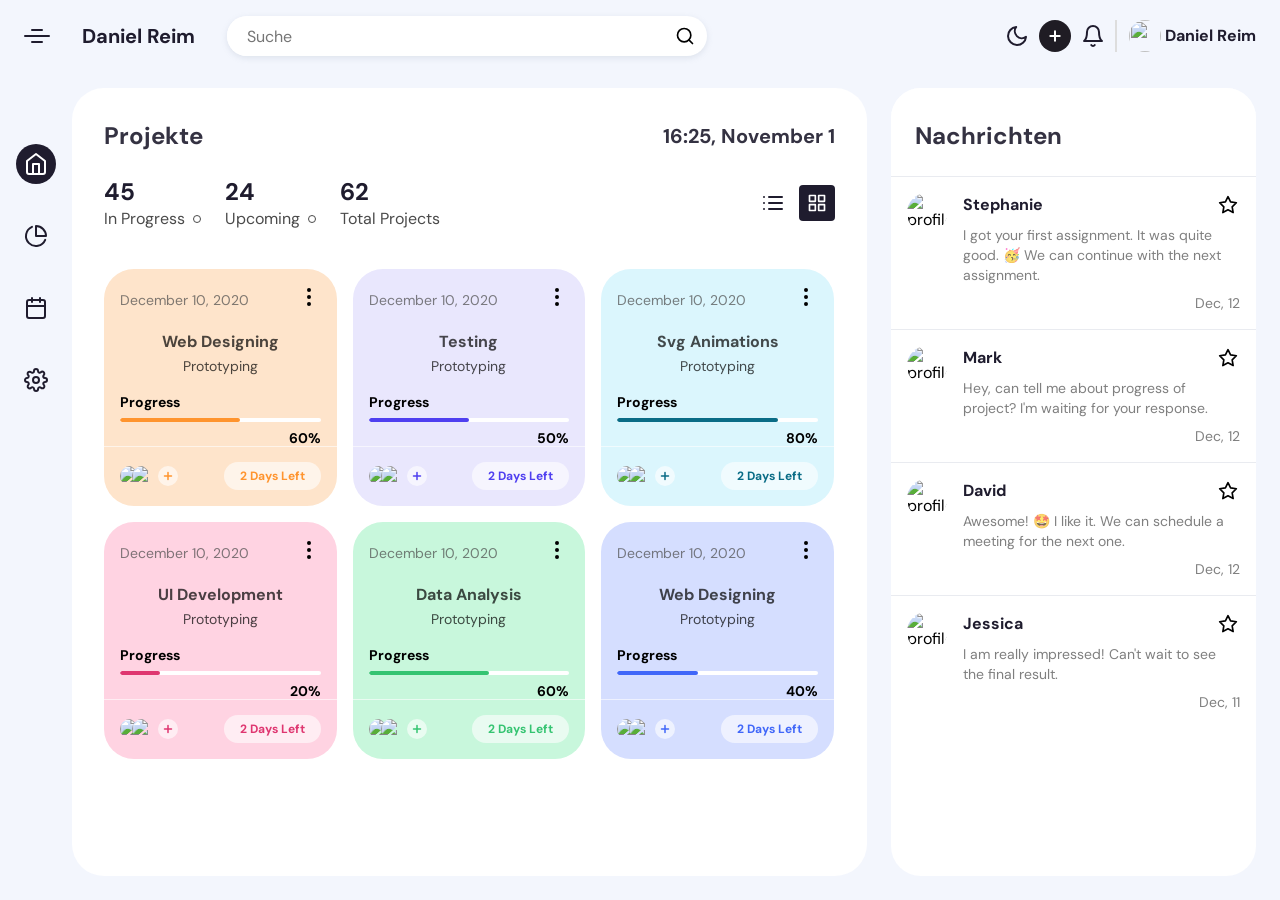
==== Page1.html @ bbb4b5ec "Live Time" ====
﻿<!DOCTYPE html>
<html lang="en" >
<head>
  <meta charset="UTF-8">
  <title>Daniel Reim</title>
  <link rel="stylesheet" href="https://cdnjs.cloudflare.com/ajax/libs/normalize/5.0.0/normalize.min.css">
<link rel="stylesheet" href="./style.css">

</head>
<body>
<!-- partial:index.partial.html -->
<div class="app-container">
  <div class="app-header">
    <div class="app-header-left">
      <span class="app-icon"></span>
      <p class="app-name">Daniel Reim</p>
      <div class="search-wrapper">
        <input class="search-input" type="text" placeholder="Suche">
        <svg xmlns="http://www.w3.org/2000/svg" width="20" height="20" fill="none" stroke="currentColor" stroke-linecap="round" stroke-linejoin="round" stroke-width="2" class="feather feather-search" viewBox="0 0 24 24">
          <defs></defs>
          <circle cx="11" cy="11" r="8"></circle>
          <path d="M21 21l-4.35-4.35"></path>
        </svg>
      </div>
    </div>
    <div class="app-header-right">
      <button class="mode-switch" title="Switch Theme">
        <svg class="moon" fill="none" stroke="currentColor" stroke-linecap="round" stroke-linejoin="round" stroke-width="2" width="24" height="24" viewBox="0 0 24 24">
          <defs></defs>
          <path d="M21 12.79A9 9 0 1111.21 3 7 7 0 0021 12.79z"></path>
        </svg>
      </button>
      <button class="add-btn" title="Add New Project">
        <svg class="btn-icon" xmlns="http://www.w3.org/2000/svg" width="16" height="16" viewBox="0 0 24 24" fill="none" stroke="currentColor" stroke-width="3" stroke-linecap="round" stroke-linejoin="round" class="feather feather-plus">
          <line x1="12" y1="5" x2="12" y2="19" />
          <line x1="5" y1="12" x2="19" y2="12" /></svg>
      </button>
      <button class="notification-btn">
        <svg xmlns="http://www.w3.org/2000/svg" width="24" height="24" viewBox="0 0 24 24" fill="none" stroke="currentColor" stroke-width="2" stroke-linecap="round" stroke-linejoin="round" class="feather feather-bell">
          <path d="M18 8A6 6 0 0 0 6 8c0 7-3 9-3 9h18s-3-2-3-9" />
          <path d="M13.73 21a2 2 0 0 1-3.46 0" /></svg>
      </button>
      <button class="profile-btn">
        <img src="https://assets.codepen.io/3306515/IMG_2025.jpg" />
        <span>Daniel Reim</span>
      </button>
    </div>
    <button class="messages-btn">
      <svg xmlns="http://www.w3.org/2000/svg" width="20" height="20" viewBox="0 0 24 24" fill="none" stroke="currentColor" stroke-width="2" stroke-linecap="round" stroke-linejoin="round" class="feather feather-message-circle">
        <path d="M21 11.5a8.38 8.38 0 0 1-.9 3.8 8.5 8.5 0 0 1-7.6 4.7 8.38 8.38 0 0 1-3.8-.9L3 21l1.9-5.7a8.38 8.38 0 0 1-.9-3.8 8.5 8.5 0 0 1 4.7-7.6 8.38 8.38 0 0 1 3.8-.9h.5a8.48 8.48 0 0 1 8 8v.5z" /></svg>
    </button>
  </div>
  <div class="app-content">
    <div class="app-sidebar">
      <a href="" class="app-sidebar-link active">
        <svg xmlns="http://www.w3.org/2000/svg" width="24" height="24" viewBox="0 0 24 24" fill="none" stroke="currentColor" stroke-width="2" stroke-linecap="round" stroke-linejoin="round" class="feather feather-home">
          <path d="M3 9l9-7 9 7v11a2 2 0 0 1-2 2H5a2 2 0 0 1-2-2z" />
          <polyline points="9 22 9 12 15 12 15 22" /></svg>
      </a>
      <a href="" class="app-sidebar-link">
        <svg class="link-icon" xmlns="http://www.w3.org/2000/svg" width="24" height="24" fill="none" stroke="currentColor" stroke-linecap="round" stroke-linejoin="round" stroke-width="2" class="feather feather-pie-chart" viewBox="0 0 24 24">
          <defs />
          <path d="M21.21 15.89A10 10 0 118 2.83M22 12A10 10 0 0012 2v10z" />
        </svg>
      </a>
      <a href="" class="app-sidebar-link">
        <svg xmlns="http://www.w3.org/2000/svg" width="24" height="24" viewBox="0 0 24 24" fill="none" stroke="currentColor" stroke-width="2" stroke-linecap="round" stroke-linejoin="round" class="feather feather-calendar">
          <rect x="3" y="4" width="18" height="18" rx="2" ry="2" />
          <line x1="16" y1="2" x2="16" y2="6" />
          <line x1="8" y1="2" x2="8" y2="6" />
          <line x1="3" y1="10" x2="21" y2="10" /></svg>
      </a>
      <a href="" class="app-sidebar-link">
        <svg class="link-icon" xmlns="http://www.w3.org/2000/svg" width="24" height="24" fill="none" stroke="currentColor" stroke-linecap="round" stroke-linejoin="round" stroke-width="2" class="feather feather-settings" viewBox="0 0 24 24">
          <defs />
          <circle cx="12" cy="12" r="3" />
          <path d="M19.4 15a1.65 1.65 0 00.33 1.82l.06.06a2 2 0 010 2.83 2 2 0 01-2.83 0l-.06-.06a1.65 1.65 0 00-1.82-.33 1.65 1.65 0 00-1 1.51V21a2 2 0 01-2 2 2 2 0 01-2-2v-.09A1.65 1.65 0 009 19.4a1.65 1.65 0 00-1.82.33l-.06.06a2 2 0 01-2.83 0 2 2 0 010-2.83l.06-.06a1.65 1.65 0 00.33-1.82 1.65 1.65 0 00-1.51-1H3a2 2 0 01-2-2 2 2 0 012-2h.09A1.65 1.65 0 004.6 9a1.65 1.65 0 00-.33-1.82l-.06-.06a2 2 0 010-2.83 2 2 0 012.83 0l.06.06a1.65 1.65 0 001.82.33H9a1.65 1.65 0 001-1.51V3a2 2 0 012-2 2 2 0 012 2v.09a1.65 1.65 0 001 1.51 1.65 1.65 0 001.82-.33l.06-.06a2 2 0 012.83 0 2 2 0 010 2.83l-.06.06a1.65 1.65 0 00-.33 1.82V9a1.65 1.65 0 001.51 1H21a2 2 0 012 2 2 2 0 01-2 2h-.09a1.65 1.65 0 00-1.51 1z" />
        </svg>
      </a>
    </div>
    <div class="projects-section">
      <div class="projects-section-header">
        <p>Projekte</p>
        <p class="time">16:25, November 1</p>
      </div>
      <div class="projects-section-line">
        <div class="projects-status">
          <div class="item-status">
            <span class="status-number">45</span>
            <span class="status-type">In Progress</span>
          </div>
          <div class="item-status">
            <span class="status-number">24</span>
            <span class="status-type">Upcoming</span>
          </div>
          <div class="item-status">
            <span class="status-number">62</span>
            <span class="status-type">Total Projects</span>
          </div>
        </div>
        <div class="view-actions">
          <button class="view-btn list-view" title="List View">
            <svg xmlns="http://www.w3.org/2000/svg" width="24" height="24" viewBox="0 0 24 24" fill="none" stroke="currentColor" stroke-width="2" stroke-linecap="round" stroke-linejoin="round" class="feather feather-list">
              <line x1="8" y1="6" x2="21" y2="6" />
              <line x1="8" y1="12" x2="21" y2="12" />
              <line x1="8" y1="18" x2="21" y2="18" />
              <line x1="3" y1="6" x2="3.01" y2="6" />
              <line x1="3" y1="12" x2="3.01" y2="12" />
              <line x1="3" y1="18" x2="3.01" y2="18" /></svg>
          </button>
          <button class="view-btn grid-view active" title="Grid View">
            <svg xmlns="http://www.w3.org/2000/svg" width="20" height="20" viewBox="0 0 24 24" fill="none" stroke="currentColor" stroke-width="2" stroke-linecap="round" stroke-linejoin="round" class="feather feather-grid">
              <rect x="3" y="3" width="7" height="7" />
              <rect x="14" y="3" width="7" height="7" />
              <rect x="14" y="14" width="7" height="7" />
              <rect x="3" y="14" width="7" height="7" /></svg>
          </button>
        </div>
      </div>
      <div class="project-boxes jsGridView">
        <div class="project-box-wrapper">
          <div class="project-box" style="background-color: #fee4cb;">
            <div class="project-box-header">
              <span>December 10, 2020</span>
              <div class="more-wrapper">
                <button class="project-btn-more">
                  <svg xmlns="http://www.w3.org/2000/svg" width="24" height="24" viewBox="0 0 24 24" fill="none" stroke="currentColor" stroke-width="2" stroke-linecap="round" stroke-linejoin="round" class="feather feather-more-vertical">
                    <circle cx="12" cy="12" r="1" />
                    <circle cx="12" cy="5" r="1" />
                    <circle cx="12" cy="19" r="1" /></svg>
                </button>
          </div>
        </div>
        <div class="project-box-content-header">
          <p class="box-content-header">Web Designing</p>
          <p class="box-content-subheader">Prototyping</p>
        </div>
        <div class="box-progress-wrapper">
          <p class="box-progress-header">Progress</p>
          <div class="box-progress-bar">
            <span class="box-progress" style="width: 60%; background-color: #ff942e"></span>
          </div>
          <p class="box-progress-percentage">60%</p>
        </div>
        <div class="project-box-footer">
          <div class="participants">
            <img src="https://images.unsplash.com/photo-1438761681033-6461ffad8d80?ixid=MXwxMjA3fDB8MHxwaG90by1wYWdlfHx8fGVufDB8fHw%3D&ixlib=rb-1.2.1&auto=format&fit=crop&w=2550&q=80" alt="participant">
            <img src="https://images.unsplash.com/photo-1503023345310-bd7c1de61c7d?ixid=MXwxMjA3fDB8MHxzZWFyY2h8MTB8fG1hbnxlbnwwfHwwfA%3D%3D&ixlib=rb-1.2.1&auto=format&fit=crop&w=900&q=60" alt="participant">
            <button class="add-participant" style="color: #ff942e;">
              <svg xmlns="http://www.w3.org/2000/svg" width="12" height="12" viewBox="0 0 24 24" fill="none" stroke="currentColor" stroke-width="3" stroke-linecap="round" stroke-linejoin="round" class="feather feather-plus">
                <path d="M12 5v14M5 12h14" />
              </svg>
            </button>
          </div>
          <div class="days-left" style="color: #ff942e;">
            2 Days Left
          </div>
        </div>
      </div>
    </div>
    <div class="project-box-wrapper">
      <div class="project-box" style="background-color: #e9e7fd;">
        <div class="project-box-header">
          <span>December 10, 2020</span>
          <div class="more-wrapper">
            <button class="project-btn-more">
              <svg xmlns="http://www.w3.org/2000/svg" width="24" height="24" viewBox="0 0 24 24" fill="none" stroke="currentColor" stroke-width="2" stroke-linecap="round" stroke-linejoin="round" class="feather feather-more-vertical">
                <circle cx="12" cy="12" r="1" />
                <circle cx="12" cy="5" r="1" />
                <circle cx="12" cy="19" r="1" /></svg>
            </button>
          </div>
        </div>
        <div class="project-box-content-header">
          <p class="box-content-header">Testing</p>
          <p class="box-content-subheader">Prototyping</p>
        </div>
        <div class="box-progress-wrapper">
          <p class="box-progress-header">Progress</p>
          <div class="box-progress-bar">
            <span class="box-progress" style="width: 50%; background-color: #4f3ff0"></span>
          </div>
          <p class="box-progress-percentage">50%</p>
        </div>
        <div class="project-box-footer">
          <div class="participants">
            <img src="https://images.unsplash.com/photo-1596815064285-45ed8a9c0463?ixid=MXwxMjA3fDB8MHxwaG90by1wYWdlfHx8fGVufDB8fHw%3D&ixlib=rb-1.2.1&auto=format&fit=crop&w=1215&q=80" alt="participant">
            <img src="https://images.unsplash.com/photo-1583195764036-6dc248ac07d9?ixid=MXwxMjA3fDB8MHxwaG90by1wYWdlfHx8fGVufDB8fHw%3D&ixlib=rb-1.2.1&auto=format&fit=crop&w=2555&q=80" alt="participant">
            <button class="add-participant" style="color: #4f3ff0;">
              <svg xmlns="http://www.w3.org/2000/svg" width="12" height="12" viewBox="0 0 24 24" fill="none" stroke="currentColor" stroke-width="3" stroke-linecap="round" stroke-linejoin="round" class="feather feather-plus">
                <path d="M12 5v14M5 12h14" />
              </svg>
            </button>
          </div>
          <div class="days-left" style="color: #4f3ff0;">
            2 Days Left
          </div>
        </div>
      </div>
    </div>
    <div class="project-box-wrapper">
      <div class="project-box">
        <div class="project-box-header">
          <span>December 10, 2020</span>
          <div class="more-wrapper">
            <button class="project-btn-more">
              <svg xmlns="http://www.w3.org/2000/svg" width="24" height="24" viewBox="0 0 24 24" fill="none" stroke="currentColor" stroke-width="2" stroke-linecap="round" stroke-linejoin="round" class="feather feather-more-vertical">
                <circle cx="12" cy="12" r="1" />
                <circle cx="12" cy="5" r="1" />
                <circle cx="12" cy="19" r="1" /></svg>
            </button>
          </div>
        </div>
        <div class="project-box-content-header">
          <p class="box-content-header">Svg Animations</p>
          <p class="box-content-subheader">Prototyping</p>
        </div>
        <div class="box-progress-wrapper">
          <p class="box-progress-header">Progress</p>
          <div class="box-progress-bar">
            <span class="box-progress" style="width: 80%; background-color: #096c86"></span>
          </div>
          <p class="box-progress-percentage">80%</p>
        </div>
        <div class="project-box-footer">
          <div class="participants">
            <img src="https://images.unsplash.com/photo-1587628604439-3b9a0aa7a163?ixid=MXwxMjA3fDB8MHxzZWFyY2h8MjR8fHdvbWFufGVufDB8fDB8&ixlib=rb-1.2.1&auto=format&fit=crop&w=900&q=60" alt="participant">
            <img src="https://images.unsplash.com/photo-1596815064285-45ed8a9c0463?ixid=MXwxMjA3fDB8MHxwaG90by1wYWdlfHx8fGVufDB8fHw%3D&ixlib=rb-1.2.1&auto=format&fit=crop&w=1215&q=80" alt="participant">
            <button class="add-participant" style="color: #096c86;">
              <svg xmlns="http://www.w3.org/2000/svg" width="12" height="12" viewBox="0 0 24 24" fill="none" stroke="currentColor" stroke-width="3" stroke-linecap="round" stroke-linejoin="round" class="feather feather-plus">
                <path d="M12 5v14M5 12h14" />
              </svg>
            </button>
          </div>
          <div class="days-left" style="color: #096c86;">
            2 Days Left
          </div>
        </div>
      </div>
    </div>
    <div class="project-box-wrapper">
      <div class="project-box" style="background-color: #ffd3e2;">
        <div class="project-box-header">
          <span>December 10, 2020</span>
          <div class="more-wrapper">
            <button class="project-btn-more">
              <svg xmlns="http://www.w3.org/2000/svg" width="24" height="24" viewBox="0 0 24 24" fill="none" stroke="currentColor" stroke-width="2" stroke-linecap="round" stroke-linejoin="round" class="feather feather-more-vertical">
                <circle cx="12" cy="12" r="1" />
                <circle cx="12" cy="5" r="1" />
                <circle cx="12" cy="19" r="1" /></svg>
            </button>
          </div>
        </div>
        <div class="project-box-content-header">
          <p class="box-content-header">UI Development</p>
          <p class="box-content-subheader">Prototyping</p>
        </div>
        <div class="box-progress-wrapper">
          <p class="box-progress-header">Progress</p>
          <div class="box-progress-bar">
            <span class="box-progress" style="width: 20%; background-color: #df3670"></span>
          </div>
          <p class="box-progress-percentage">20%</p>
        </div>
        <div class="project-box-footer">
          <div class="participants">
            <img src="https://images.unsplash.com/photo-1600486913747-55e5470d6f40?ixid=MXwxMjA3fDB8MHxwaG90by1wYWdlfHx8fGVufDB8fHw%3D&ixlib=rb-1.2.1&auto=format&fit=crop&w=2550&q=80" alt="participant">
            <img src="https://images.unsplash.com/photo-1587628604439-3b9a0aa7a163?ixid=MXwxMjA3fDB8MHxzZWFyY2h8MjR8fHdvbWFufGVufDB8fDB8&ixlib=rb-1.2.1&auto=format&fit=crop&w=900&q=60" alt="participant">
            <button class="add-participant" style="color: #df3670;">
              <svg xmlns="http://www.w3.org/2000/svg" width="12" height="12" viewBox="0 0 24 24" fill="none" stroke="currentColor" stroke-width="3" stroke-linecap="round" stroke-linejoin="round" class="feather feather-plus">
                <path d="M12 5v14M5 12h14" />
              </svg>
            </button>
          </div>
          <div class="days-left" style="color: #df3670;">
            2 Days Left
          </div>
        </div>
      </div>
    </div>
    <div class="project-box-wrapper">
      <div class="project-box" style="background-color: #c8f7dc;">
        <div class="project-box-header">
          <span>December 10, 2020</span>
          <div class="more-wrapper">
            <button class="project-btn-more">
              <svg xmlns="http://www.w3.org/2000/svg" width="24" height="24" viewBox="0 0 24 24" fill="none" stroke="currentColor" stroke-width="2" stroke-linecap="round" stroke-linejoin="round" class="feather feather-more-vertical">
                <circle cx="12" cy="12" r="1" />
                <circle cx="12" cy="5" r="1" />
                <circle cx="12" cy="19" r="1" /></svg>
            </button>
          </div>
        </div>
        <div class="project-box-content-header">
          <p class="box-content-header">Data Analysis</p>
          <p class="box-content-subheader">Prototyping</p>
        </div>
        <div class="box-progress-wrapper">
          <p class="box-progress-header">Progress</p>
          <div class="box-progress-bar">
            <span class="box-progress" style="width: 60%; background-color: #34c471"></span>
          </div>
          <p class="box-progress-percentage">60%</p>
        </div>
        <div class="project-box-footer">
          <div class="participants">
            <img src="https://images.unsplash.com/photo-1438761681033-6461ffad8d80?ixid=MXwxMjA3fDB8MHxwaG90by1wYWdlfHx8fGVufDB8fHw%3D&ixlib=rb-1.2.1&auto=format&fit=crop&w=2550&q=80" alt="participant">
            <img src="https://images.unsplash.com/photo-1503023345310-bd7c1de61c7d?ixid=MXwxMjA3fDB8MHxzZWFyY2h8MTB8fG1hbnxlbnwwfHwwfA%3D%3D&ixlib=rb-1.2.1&auto=format&fit=crop&w=900&q=60" alt="participant">
            <button class="add-participant" style="color: #34c471;">
              <svg xmlns="http://www.w3.org/2000/svg" width="12" height="12" viewBox="0 0 24 24" fill="none" stroke="currentColor" stroke-width="3" stroke-linecap="round" stroke-linejoin="round" class="feather feather-plus">
                <path d="M12 5v14M5 12h14" />
              </svg>
            </button>
          </div>
          <div class="days-left" style="color: #34c471;">
            2 Days Left
          </div>
        </div>
      </div>
    </div>
    <div class="project-box-wrapper">
      <div class="project-box" style="background-color: #d5deff;">
        <div class="project-box-header">
          <span>December 10, 2020</span>
          <div class="more-wrapper">
            <button class="project-btn-more">
              <svg xmlns="http://www.w3.org/2000/svg" width="24" height="24" viewBox="0 0 24 24" fill="none" stroke="currentColor" stroke-width="2" stroke-linecap="round" stroke-linejoin="round" class="feather feather-more-vertical">
                <circle cx="12" cy="12" r="1" />
                <circle cx="12" cy="5" r="1" />
                <circle cx="12" cy="19" r="1" /></svg>
            </button>
          </div>
        </div>
        <div class="project-box-content-header">
          <p class="box-content-header">Web Designing</p>
          <p class="box-content-subheader">Prototyping</p>
        </div>
        <div class="box-progress-wrapper">
          <p class="box-progress-header">Progress</p>
          <div class="box-progress-bar">
            <span class="box-progress" style="width: 40%; background-color: #4067f9"></span>
          </div>
          <p class="box-progress-percentage">40%</p>
        </div>
        <div class="project-box-footer">
          <div class="participants">
            <img src="https://images.unsplash.com/photo-1600486913747-55e5470d6f40?ixid=MXwxMjA3fDB8MHxwaG90by1wYWdlfHx8fGVufDB8fHw%3D&ixlib=rb-1.2.1&auto=format&fit=crop&w=2550&q=80" alt="participant">
            <img src="https://images.unsplash.com/photo-1583195764036-6dc248ac07d9?ixid=MXwxMjA3fDB8MHxwaG90by1wYWdlfHx8fGVufDB8fHw%3D&ixlib=rb-1.2.1&auto=format&fit=crop&w=2555&q=80" alt="participant">
            <button class="add-participant" style="color: #4067f9;">
              <svg xmlns="http://www.w3.org/2000/svg" width="12" height="12" viewBox="0 0 24 24" fill="none" stroke="currentColor" stroke-width="3" stroke-linecap="round" stroke-linejoin="round" class="feather feather-plus">
                <path d="M12 5v14M5 12h14" />
              </svg>
            </button>
          </div>
          <div class="days-left" style="color: #4067f9;">
            2 Days Left
          </div>
        </div>
      </div>
    </div>
  </div>
</div>
<div class="messages-section">
  <button class="messages-close">
    <svg xmlns="http://www.w3.org/2000/svg" width="24" height="24" viewBox="0 0 24 24" fill="none" stroke="currentColor" stroke-width="2" stroke-linecap="round" stroke-linejoin="round" class="feather feather-x-circle">
      <circle cx="12" cy="12" r="10" />
      <line x1="15" y1="9" x2="9" y2="15" />
      <line x1="9" y1="9" x2="15" y2="15" /></svg>
  </button>
  <div class="projects-section-header">
    <p>Nachrichten</p>
  </div>
  <div class="messages">
    <div class="message-box">
      <img src="https://images.unsplash.com/photo-1438761681033-6461ffad8d80?ixid=MXwxMjA3fDB8MHxwaG90by1wYWdlfHx8fGVufDB8fHw%3D&ixlib=rb-1.2.1&auto=format&fit=crop&w=2550&q=80" alt="profile image">
      <div class="message-content">
        <div class="message-header">
          <div class="name">Stephanie</div>
          <div class="star-checkbox">
            <input type="checkbox" id="star-1">
            <label for="star-1">
              <svg xmlns="http://www.w3.org/2000/svg" width="20" height="20" viewBox="0 0 24 24" fill="none" stroke="currentColor" stroke-width="2" stroke-linecap="round" stroke-linejoin="round" class="feather feather-star">
                <polygon points="12 2 15.09 8.26 22 9.27 17 14.14 18.18 21.02 12 17.77 5.82 21.02 7 14.14 2 9.27 8.91 8.26 12 2" /></svg>
            </label>
          </div>
        </div>
        <p class="message-line">
          I got your first assignment. It was quite good. 🥳 We can continue with the next assignment.
        </p>
        <p class="message-line time">
          Dec, 12
        </p>
      </div>
    </div>
    <div class="message-box">
      <img src="https://images.unsplash.com/photo-1600486913747-55e5470d6f40?ixid=MXwxMjA3fDB8MHxwaG90by1wYWdlfHx8fGVufDB8fHw%3D&ixlib=rb-1.2.1&auto=format&fit=crop&w=2550&q=80" alt="profile image">
      <div class="message-content">
        <div class="message-header">
          <div class="name">Mark</div>
          <div class="star-checkbox">
            <input type="checkbox" id="star-2">
            <label for="star-2">
              <svg xmlns="http://www.w3.org/2000/svg" width="20" height="20" viewBox="0 0 24 24" fill="none" stroke="currentColor" stroke-width="2" stroke-linecap="round" stroke-linejoin="round" class="feather feather-star">
                <polygon points="12 2 15.09 8.26 22 9.27 17 14.14 18.18 21.02 12 17.77 5.82 21.02 7 14.14 2 9.27 8.91 8.26 12 2" /></svg>
            </label>
          </div>
        </div>
        <p class="message-line">
          Hey, can tell me about progress of project? I'm waiting for your response.
        </p>
        <p class="message-line time">
          Dec, 12
        </p>
      </div>
    </div>
    <div class="message-box">
      <img src="https://images.unsplash.com/photo-1543965170-4c01a586684e?ixid=MXwxMjA3fDB8MHxzZWFyY2h8NDZ8fG1hbnxlbnwwfDB8MHw%3D&ixlib=rb-1.2.1&auto=format&fit=crop&w=900&q=60" alt="profile image">
      <div class="message-content">
        <div class="message-header">
          <div class="name">David</div>
          <div class="star-checkbox">
            <input type="checkbox" id="star-3">
            <label for="star-3">
              <svg xmlns="http://www.w3.org/2000/svg" width="20" height="20" viewBox="0 0 24 24" fill="none" stroke="currentColor" stroke-width="2" stroke-linecap="round" stroke-linejoin="round" class="feather feather-star">
                <polygon points="12 2 15.09 8.26 22 9.27 17 14.14 18.18 21.02 12 17.77 5.82 21.02 7 14.14 2 9.27 8.91 8.26 12 2" /></svg>
            </label>
          </div>
        </div>
        <p class="message-line">
          Awesome! 🤩 I like it. We can schedule a meeting for the next one.
        </p>
        <p class="message-line time">
          Dec, 12
        </p>
      </div>
    </div>
    <div class="message-box">
      <img src="https://images.unsplash.com/photo-1533993192821-2cce3a8267d1?ixid=MXwxMjA3fDB8MHxzZWFyY2h8MTl8fHdvbWFuJTIwbW9kZXJufGVufDB8fDB8&ixlib=rb-1.2.1&auto=format&fit=crop&w=900&q=60" alt="profile image">
      <div class="message-content">
        <div class="message-header">
          <div class="name">Jessica</div>
          <div class="star-checkbox">
            <input type="checkbox" id="star-4">
            <label for="star-4">
              <svg xmlns="http://www.w3.org/2000/svg" width="20" height="20" viewBox="0 0 24 24" fill="none" stroke="currentColor" stroke-width="2" stroke-linecap="round" stroke-linejoin="round" class="feather feather-star">
                <polygon points="12 2 15.09 8.26 22 9.27 17 14.14 18.18 21.02 12 17.77 5.82 21.02 7 14.14 2 9.27 8.91 8.26 12 2" /></svg>
            </label>
          </div>
        </div>
        <p class="message-line">
          I am really impressed! Can't wait to see the final result.
        </p>
        <p class="message-line time">
          Dec, 11
        </p>
      </div>
    </div>
  </div>
</div>
</div>
</div>
<!-- partial -->
  <script  src="./script.js"></script>

</body>
</html>
---- style.css ----
﻿@charset "UTF-8";
@import url("https://fonts.googleapis.com/css?family=DM+Sans:400,500,700&display=swap");
* {
  box-sizing: border-box;
}

:root {
  --app-container: #f3f6fd;
  --main-color: #1f1c2e;
  --secondary-color: #4A4A4A;
  --link-color: #1f1c2e;
  --link-color-hover: #c3cff4;
  --link-color-active: #fff;
  --link-color-active-bg: #1f1c2e;
  --projects-section: #fff;
  --message-box-hover: #fafcff;
  --message-box-border: #e9ebf0;
  --more-list-bg: #fff;
  --more-list-bg-hover: #f6fbff;
  --more-list-shadow: rgba(209, 209, 209, 0.4);
  --button-bg: #1f1c24;
  --search-area-bg: #fff;
  --star: #1ff1c2e;
  --message-btn: #fff;
}

.dark:root {
  --app-container: #1f1d2b;
  --app-container: #111827;
  --main-color: #fff;
  --secondary-color: rgba(255,255,255,.8);
  --projects-section: #1f2937;
  --link-color: rgba(255,255,255,.8);
  --link-color-hover: rgba(195, 207, 244, 0.1);
  --link-color-active-bg: rgba(195, 207, 244, 0.2);
  --button-bg: #1f2937;
  --search-area-bg: #1f2937;
  --message-box-hover: #243244;
  --message-box-border: rgba(255,255,255,.1);
  --star: #ffd92c;
  --light-font: rgba(255,255,255,.8);
  --more-list-bg: #2f3142;
  --more-list-bg-hover: rgba(195, 207, 244, 0.1);
  --more-list-shadow: rgba(195, 207, 244, 0.1);
  --message-btn: rgba(195, 207, 244, 0.1);
}

html, body {
  width: 100%;
  height: 100vh;
  margin: 0;
}

body {
  font-family: "DM Sans", sans-serif;
  overflow: hidden;
  display: flex;
  justify-content: center;
  background-color: var(--app-container);
}

button, a {
  cursor: pointer;
}

.app-container {
  width: 100%;
  display: flex;
  flex-direction: column;
  height: 100%;
  background-color: var(--app-container);
  transition: 0.2s;
  max-width: 1800px;
}
.app-container button, .app-container input, .app-container optgroup, .app-container select, .app-container textarea {
  font-family: "DM Sans", sans-serif;
}
.app-content {
  display: flex;
  height: 100%;
  overflow: hidden;
  padding: 16px 24px 24px 0;
}
.app-header {
  display: flex;
  justify-content: space-between;
  align-items: center;
  width: 100%;
  padding: 16px 24px;
  position: relative;
}
.app-header-left, .app-header-right {
  display: flex;
  align-items: center;
}
.app-header-left {
  flex-grow: 1;
}
.app-header-right button {
  margin-left: 10px;
}
.app-icon {
  width: 26px;
  height: 2px;
  border-radius: 4px;
  background-color: var(--main-color);
  position: relative;
}
.app-icon:before, .app-icon:after {
  content: "";
  position: absolute;
  width: 12px;
  height: 2px;
  border-radius: 4px;
  background-color: var(--main-color);
  left: 50%;
  transform: translatex(-50%);
}
.app-icon:before {
  top: -6px;
}
.app-icon:after {
  bottom: -6px;
}
.app-name {
  color: var(--main-color);
  margin: 0;
  font-size: 20px;
  line-height: 24px;
  font-weight: 700;
  margin: 0 32px;
}

.mode-switch {
  background-color: transparent;
  border: none;
  padding: 0;
  color: var(--main-color);
  display: flex;
  justify-content: center;
  align-items: center;
}

.search-wrapper {
  border-radius: 20px;
  background-color: var(--search-area-bg);
  padding-right: 12px;
  height: 40px;
  display: flex;
  justify-content: space-between;
  align-items: center;
  width: 100%;
  max-width: 480px;
  color: var(--light-font);
  box-shadow: 0 2px 6px 0 rgba(136, 148, 171, 0.2), 0 24px 20px -24px rgba(71, 82, 107, 0.1);
  overflow: hidden;
}
.dark .search-wrapper {
  box-shadow: none;
}

.search-input {
  border: none;
  flex: 1;
  outline: none;
  height: 100%;
  padding: 0 20px;
  font-size: 16px;
  background-color: var(--search-area-bg);
  color: var(--main-color);
}
.search-input:placeholder {
  color: var(--main-color);
  opacity: 0.6;
}

.add-btn {
  color: #fff;
  background-color: var(--button-bg);
  padding: 0;
  border: 0;
  border-radius: 50%;
  width: 32px;
  height: 32px;
  display: flex;
  align-items: center;
  justify-content: center;
}

.notification-btn {
  color: var(--main-color);
  padding: 0;
  border: 0;
  background-color: transparent;
  height: 32px;
  display: flex;
  justify-content: center;
  align-items: center;
}

.profile-btn {
  padding: 0;
  border: 0;
  background-color: transparent;
  display: flex;
  align-items: center;
  padding-left: 12px;
  border-left: 2px solid #ddd;
}
.profile-btn img {
  width: 32px;
  height: 32px;
  -o-object-fit: cover;
     object-fit: cover;
  border-radius: 50%;
  margin-right: 4px;
}
.profile-btn span {
  color: var(--main-color);
  font-size: 16px;
  line-height: 24px;
  font-weight: 700;
}

.page-content  {
  flex: 1;
  width: 100%;
}

.app-sidebar {
  padding: 40px 16px;
  display: flex;
  flex-direction: column;
  align-items: center;
}
.app-sidebar-link {
  color: var(--main-color);
  color: var(--link-color);
  margin: 16px 0;
  transition: 0.2s;
  border-radius: 50%;
  flex-shrink: 0;
  width: 40px;
  height: 40px;
  display: flex;
  justify-content: center;
  align-items: center;
}
.app-sidebar-link:hover {
  background-color: var(--link-color-hover);
  color: var(--link-color-active);
}
.app-sidebar-link.active {
  background-color: var(--link-color-active-bg);
  color: var(--link-color-active);
}

.projects-section {
  flex: 2;
  background-color: var(--projects-section);
  border-radius: 32px;
  padding: 32px 32px 0 32px;
  overflow: hidden;
  height: 100%;
  display: flex;
  flex-direction: column;
}
.projects-section-line {
  display: flex;
  justify-content: space-between;
  align-items: center;
  padding-bottom: 32px;
}
.projects-section-header {
  display: flex;
  justify-content: space-between;
  align-items: center;
  margin-bottom: 24px;
  color: var(--main-color);
}
.projects-section-header p {
  font-size: 24px;
  line-height: 32px;
  font-weight: 700;
  opacity: 0.9;
  margin: 0;
  color: var(--main-color);
}
.projects-section-header .time {
  font-size: 20px;
}

.projects-status {
  display: flex;
}

.item-status {
  display: flex;
  flex-direction: column;
  margin-right: 16px;
}
.item-status:not(:last-child) .status-type:after {
  content: "";
  position: absolute;
  right: 8px;
  top: 50%;
  transform: translatey(-50%);
  width: 6px;
  height: 6px;
  border-radius: 50%;
  border: 1px solid var(--secondary-color);
}

.status-number {
  font-size: 24px;
  line-height: 32px;
  font-weight: 700;
  color: var(--main-color);
}

.status-type {
  position: relative;
  padding-right: 24px;
  color: var(--secondary-color);
}

.view-actions {
  display: flex;
  align-items: center;
}

.view-btn {
  width: 36px;
  height: 36px;
  display: flex;
  justify-content: center;
  align-items: center;
  padding: 6px;
  border-radius: 4px;
  background-color: transparent;
  border: none;
  color: var(--main-color);
  margin-left: 8px;
  transition: 0.2s;
}
.view-btn.active {
  background-color: var(--link-color-active-bg);
  color: var(--link-color-active);
}
.view-btn:not(.active):hover {
  background-color: var(--link-color-hover);
  color: var(--link-color-active);
}

.messages-section {
  flex-shrink: 0;
  padding-bottom: 32px;
  background-color: var(--projects-section);
  margin-left: 24px;
  flex: 1;
  width: 100%;
  border-radius: 30px;
  position: relative;
  overflow: auto;
  transition: all 300ms cubic-bezier(0.19, 1, 0.56, 1);
}
.messages-section .messages-close {
  position: absolute;
  top: 12px;
  right: 12px;
  z-index: 3;
  border: none;
  background-color: transparent;
  color: var(--main-color);
  display: none;
}
.messages-section.show {
  transform: translateX(0);
  opacity: 1;
  margin-left: 0;
}
.messages-section .projects-section-header {
  position: sticky;
  top: 0;
  z-index: 1;
  padding: 32px 24px 0 24px;
  background-color: var(--projects-section);
}

.message-box {
  border-top: 1px solid var(--message-box-border);
  padding: 16px;
  display: flex;
  align-items: flex-start;
  width: 100%;
}
.message-box:hover {
  background-color: var(--message-box-hover);
  border-top-color: var(--link-color-hover);
}
.message-box:hover + .message-box {
  border-top-color: var(--link-color-hover);
}
.message-box img {
  border-radius: 50%;
  -o-object-fit: cover;
     object-fit: cover;
  width: 40px;
  height: 40px;
}

.message-header {
  display: flex;
  align-items: center;
  justify-content: space-between;
  width: 100%;
}
.message-header .name {
  font-size: 16px;
  line-height: 24px;
  font-weight: 700;
  color: var(--main-color);
  margin: 0;
}

.message-content {
  padding-left: 16px;
  width: 100%;
}

.star-checkbox input {
  opacity: 0;
  position: absolute;
  width: 0;
  height: 0;
}
.star-checkbox label {
  width: 24px;
  height: 24px;
  display: flex;
  justify-content: center;
  align-items: center;
  cursor: pointer;
}
.dark .star-checkbox {
  color: var(--secondary-color);
}
.dark .star-checkbox input:checked + label {
  color: var(--star);
}
.star-checkbox input:checked + label svg {
  fill: var(--star);
  transition: 0.2s;
}

.message-line {
  font-size: 14px;
  line-height: 20px;
  margin: 8px 0;
  color: var(--secondary-color);
  opacity: 0.7;
}
.message-line.time {
  text-align: right;
  margin-bottom: 0;
}

.project-boxes {
  margin: 0 -8px;
  overflow-y: auto;
}
.project-boxes.jsGridView {
  display: flex;
  flex-wrap: wrap;
}
.project-boxes.jsGridView .project-box-wrapper {
  width: 33.3%;
}
.project-boxes.jsListView .project-box {
  display: flex;
  border-radius: 10px;
  position: relative;
}
.project-boxes.jsListView .project-box > * {
  margin-right: 24px;
}
.project-boxes.jsListView .more-wrapper {
  position: absolute;
  right: 16px;
  top: 16px;
}
.project-boxes.jsListView .project-box-content-header {
  order: 1;
  max-width: 120px;
}
.project-boxes.jsListView .project-box-header {
  order: 2;
}
.project-boxes.jsListView .project-box-footer {
  order: 3;
  padding-top: 0;
  flex-direction: column;
  justify-content: flex-start;
}
.project-boxes.jsListView .project-box-footer:after {
  display: none;
}
.project-boxes.jsListView .participants {
  margin-bottom: 8px;
}
.project-boxes.jsListView .project-box-content-header p {
  text-align: left;
  overflow: hidden;
  white-space: nowrap;
  text-overflow: ellipsis;
}
.project-boxes.jsListView .project-box-header > span {
  position: absolute;
  bottom: 16px;
  left: 16px;
  font-size: 12px;
}
.project-boxes.jsListView .box-progress-wrapper {
  order: 3;
  flex: 1;
}

.project-box {
  --main-color-card: #dbf6fd;
  border-radius: 30px;
  padding: 16px;
  background-color: var(--main-color-card);
}
.project-box-header {
  display: flex;
  align-items: center;
  justify-content: space-between;
  margin-bottom: 16px;
  color: var(--main-color);
}
.project-box-header span {
  color: #4A4A4A;
  opacity: 0.7;
  font-size: 14px;
  line-height: 16px;
}
.project-box-content-header {
  text-align: center;
  margin-bottom: 16px;
}
.project-box-content-header p {
  margin: 0;
}
.project-box-wrapper {
  padding: 8px;
  transition: 0.2s;
}

.project-btn-more {
  padding: 0;
  height: 14px;
  width: 24px;
  height: 24px;
  position: relative;
  background-color: transparent;
  border: none;
  flex-shrink: 0;
  /*&:after, &:before {
    content: '';
    position: absolute;
    width: 6px;
    height: 6px;
    border-radius: 50%;
    background-color: var(--main-color);
    opacity: .8;
    left: 50%;
    transform: translatex(-50%);
  }

  &:before { top: 0;}
  &:after { bottom: 0; }*/
}

.more-wrapper {
  position: relative;
}

.box-content-header {
  font-size: 16px;
  line-height: 24px;
  font-weight: 700;
  opacity: 0.7;
}

.box-content-subheader {
  font-size: 14px;
  line-height: 24px;
  opacity: 0.7;
}

.box-progress {
  display: block;
  height: 4px;
  border-radius: 6px;
}
.box-progress-bar {
  width: 100%;
  height: 4px;
  border-radius: 6px;
  overflow: hidden;
  background-color: #fff;
  margin: 8px 0;
}
.box-progress-header {
  font-size: 14px;
  font-weight: 700;
  line-height: 16px;
  margin: 0;
}
.box-progress-percentage {
  text-align: right;
  margin: 0;
  font-size: 14px;
  font-weight: 700;
  line-height: 16px;
}

.project-box-footer {
  display: flex;
  justify-content: space-between;
  padding-top: 16px;
  position: relative;
}
.project-box-footer:after {
  content: "";
  position: absolute;
  background-color: rgba(255, 255, 255, 0.6);
  width: calc(100% + 32px);
  top: 0;
  left: -16px;
  height: 1px;
}

.participants {
  display: flex;
  align-items: center;
}
.participants img {
  width: 20px;
  height: 20px;
  border-radius: 50%;
  overflow: hidden;
  -o-object-fit: cover;
     object-fit: cover;
}
.participants img:not(:first-child) {
  margin-left: -8px;
}

.add-participant {
  width: 20px;
  height: 20px;
  border-radius: 50%;
  border: none;
  background-color: rgba(255, 255, 255, 0.6);
  margin-left: 6px;
  display: flex;
  justify-content: center;
  align-items: center;
  padding: 0;
}

.days-left {
  background-color: rgba(255, 255, 255, 0.6);
  font-size: 12px;
  border-radius: 20px;
  flex-shrink: 0;
  padding: 6px 16px;
  font-weight: 700;
}

.mode-switch.active .moon {
  fill: var(--main-color);
}

.messages-btn {
  border-radius: 4px 0 0 4px;
  position: absolute;
  right: 0;
  top: 58px;
  background-color: var(--message-btn);
  border: none;
  color: var(--main-color);
  display: flex;
  justify-content: center;
  align-items: center;
  padding: 4px;
  display: none;
}

@media screen and (max-width: 980px) {
  .project-boxes.jsGridView .project-box-wrapper {
    width: 50%;
  }

  .status-number, .status-type {
    font-size: 14px;
  }

  .status-type:after {
    width: 4px;
    height: 4px;
  }

  .item-status {
    margin-right: 0;
  }
}
@media screen and (max-width: 880px) {
  .messages-section {
    transform: translateX(100%);
    position: absolute;
    opacity: 0;
    top: 0;
    z-index: 2;
    height: 100%;
    width: 100%;
  }
  .messages-section .messages-close {
    display: block;
  }

  .messages-btn {
    display: flex;
  }
}
@media screen and (max-width: 720px) {
  .app-name, .profile-btn span {
    display: none;
  }

  .add-btn, .notification-btn, .mode-switch {
    width: 20px;
    height: 20px;
  }
  .add-btn svg, .notification-btn svg, .mode-switch svg {
    width: 16px;
    height: 16px;
  }

  .app-header-right button {
    margin-left: 4px;
  }
}
@media screen and (max-width: 520px) {
  .projects-section {
    overflow: auto;
  }

  .project-boxes {
    overflow-y: visible;
  }

  .app-sidebar, .app-icon {
    display: none;
  }

  .app-content {
    padding: 16px 12px 24px 12px;
  }

  .status-number, .status-type {
    font-size: 10px;
  }

  .view-btn {
    width: 24px;
    height: 24px;
  }

  .app-header {
    padding: 16px 10px;
  }

  .search-input {
    max-width: 120px;
  }

  .project-boxes.jsGridView .project-box-wrapper {
    width: 100%;
  }

  .projects-section {
    padding: 24px 16px 0 16px;
  }

  .profile-btn img {
    width: 24px;
    height: 24px;
  }

  .app-header {
    padding: 10px;
  }

  .projects-section-header p,
.projects-section-header .time {
    font-size: 18px;
  }

  .status-type {
    padding-right: 4px;
  }
  .status-type:after {
    display: none;
  }

  .search-input {
    font-size: 14px;
  }

  .messages-btn {
    top: 48px;
  }

  .box-content-header {
    font-size: 12px;
    line-height: 16px;
  }

  .box-content-subheader {
    font-size: 12px;
    line-height: 16px;
  }

  .project-boxes.jsListView .project-box-header > span {
    font-size: 10px;
  }

  .box-progress-header {
    font-size: 12px;
  }

  .box-progress-percentage {
    font-size: 10px;
  }

  .days-left {
    font-size: 8px;
    padding: 6px 6px;
    text-align: center;
  }

  .project-boxes.jsListView .project-box > * {
    margin-right: 10px;
  }

  .project-boxes.jsListView .more-wrapper {
    right: 2px;
    top: 10px;
  }
}
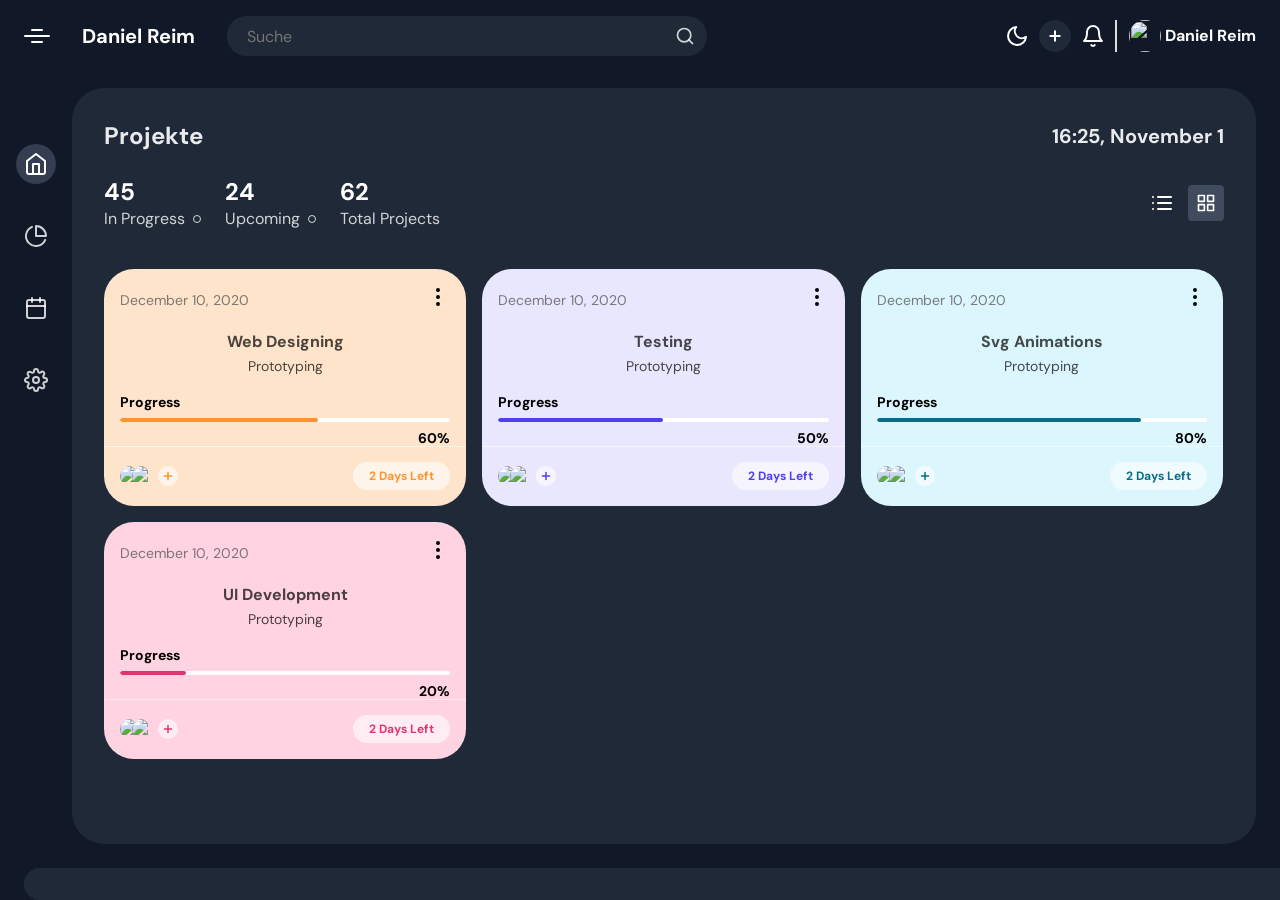
==== commit a1ab3175: "Cleanup HTML" ====
--- a/Page1.html
+++ b/Page1.html
@@ -278,86 +278,8 @@
         </div>
       </div>
     </div>
-    <div class="project-box-wrapper">
-      <div class="project-box" style="background-color: #c8f7dc;">
-        <div class="project-box-header">
-          <span>December 10, 2020</span>
-          <div class="more-wrapper">
-            <button class="project-btn-more">
-              <svg xmlns="http://www.w3.org/2000/svg" width="24" height="24" viewBox="0 0 24 24" fill="none" stroke="currentColor" stroke-width="2" stroke-linecap="round" stroke-linejoin="round" class="feather feather-more-vertical">
-                <circle cx="12" cy="12" r="1" />
-                <circle cx="12" cy="5" r="1" />
-                <circle cx="12" cy="19" r="1" /></svg>
-            </button>
-          </div>
-        </div>
-        <div class="project-box-content-header">
-          <p class="box-content-header">Data Analysis</p>
-          <p class="box-content-subheader">Prototyping</p>
-        </div>
-        <div class="box-progress-wrapper">
-          <p class="box-progress-header">Progress</p>
-          <div class="box-progress-bar">
-            <span class="box-progress" style="width: 60%; background-color: #34c471"></span>
-          </div>
-          <p class="box-progress-percentage">60%</p>
-        </div>
-        <div class="project-box-footer">
-          <div class="participants">
-            <img src="https://images.unsplash.com/photo-1438761681033-6461ffad8d80?ixid=MXwxMjA3fDB8MHxwaG90by1wYWdlfHx8fGVufDB8fHw%3D&ixlib=rb-1.2.1&auto=format&fit=crop&w=2550&q=80" alt="participant">
-            <img src="https://images.unsplash.com/photo-1503023345310-bd7c1de61c7d?ixid=MXwxMjA3fDB8MHxzZWFyY2h8MTB8fG1hbnxlbnwwfHwwfA%3D%3D&ixlib=rb-1.2.1&auto=format&fit=crop&w=900&q=60" alt="participant">
-            <button class="add-participant" style="color: #34c471;">
-              <svg xmlns="http://www.w3.org/2000/svg" width="12" height="12" viewBox="0 0 24 24" fill="none" stroke="currentColor" stroke-width="3" stroke-linecap="round" stroke-linejoin="round" class="feather feather-plus">
-                <path d="M12 5v14M5 12h14" />
-              </svg>
-            </button>
-          </div>
-          <div class="days-left" style="color: #34c471;">
-            2 Days Left
-          </div>
-        </div>
-      </div>
-    </div>
-    <div class="project-box-wrapper">
-      <div class="project-box" style="background-color: #d5deff;">
-        <div class="project-box-header">
-          <span>December 10, 2020</span>
-          <div class="more-wrapper">
-            <button class="project-btn-more">
-              <svg xmlns="http://www.w3.org/2000/svg" width="24" height="24" viewBox="0 0 24 24" fill="none" stroke="currentColor" stroke-width="2" stroke-linecap="round" stroke-linejoin="round" class="feather feather-more-vertical">
-                <circle cx="12" cy="12" r="1" />
-                <circle cx="12" cy="5" r="1" />
-                <circle cx="12" cy="19" r="1" /></svg>
-            </button>
-          </div>
-        </div>
-        <div class="project-box-content-header">
-          <p class="box-content-header">Web Designing</p>
-          <p class="box-content-subheader">Prototyping</p>
-        </div>
-        <div class="box-progress-wrapper">
-          <p class="box-progress-header">Progress</p>
-          <div class="box-progress-bar">
-            <span class="box-progress" style="width: 40%; background-color: #4067f9"></span>
-          </div>
-          <p class="box-progress-percentage">40%</p>
-        </div>
-        <div class="project-box-footer">
-          <div class="participants">
-            <img src="https://images.unsplash.com/photo-1600486913747-55e5470d6f40?ixid=MXwxMjA3fDB8MHxwaG90by1wYWdlfHx8fGVufDB8fHw%3D&ixlib=rb-1.2.1&auto=format&fit=crop&w=2550&q=80" alt="participant">
-            <img src="https://images.unsplash.com/photo-1583195764036-6dc248ac07d9?ixid=MXwxMjA3fDB8MHxwaG90by1wYWdlfHx8fGVufDB8fHw%3D&ixlib=rb-1.2.1&auto=format&fit=crop&w=2555&q=80" alt="participant">
-            <button class="add-participant" style="color: #4067f9;">
-              <svg xmlns="http://www.w3.org/2000/svg" width="12" height="12" viewBox="0 0 24 24" fill="none" stroke="currentColor" stroke-width="3" stroke-linecap="round" stroke-linejoin="round" class="feather feather-plus">
-                <path d="M12 5v14M5 12h14" />
-              </svg>
-            </button>
-          </div>
-          <div class="days-left" style="color: #4067f9;">
-            2 Days Left
-          </div>
-        </div>
-      </div>
-    </div>
+    </div>
+    
   </div>
 </div>
 <div class="messages-section">
@@ -392,48 +314,8 @@
         </p>
       </div>
     </div>
-    <div class="message-box">
-      <img src="https://images.unsplash.com/photo-1600486913747-55e5470d6f40?ixid=MXwxMjA3fDB8MHxwaG90by1wYWdlfHx8fGVufDB8fHw%3D&ixlib=rb-1.2.1&auto=format&fit=crop&w=2550&q=80" alt="profile image">
-      <div class="message-content">
-        <div class="message-header">
-          <div class="name">Mark</div>
-          <div class="star-checkbox">
-            <input type="checkbox" id="star-2">
-            <label for="star-2">
-              <svg xmlns="http://www.w3.org/2000/svg" width="20" height="20" viewBox="0 0 24 24" fill="none" stroke="currentColor" stroke-width="2" stroke-linecap="round" stroke-linejoin="round" class="feather feather-star">
-                <polygon points="12 2 15.09 8.26 22 9.27 17 14.14 18.18 21.02 12 17.77 5.82 21.02 7 14.14 2 9.27 8.91 8.26 12 2" /></svg>
-            </label>
-          </div>
-        </div>
-        <p class="message-line">
-          Hey, can tell me about progress of project? I'm waiting for your response.
-        </p>
-        <p class="message-line time">
-          Dec, 12
-        </p>
-      </div>
-    </div>
-    <div class="message-box">
-      <img src="https://images.unsplash.com/photo-1543965170-4c01a586684e?ixid=MXwxMjA3fDB8MHxzZWFyY2h8NDZ8fG1hbnxlbnwwfDB8MHw%3D&ixlib=rb-1.2.1&auto=format&fit=crop&w=900&q=60" alt="profile image">
-      <div class="message-content">
-        <div class="message-header">
-          <div class="name">David</div>
-          <div class="star-checkbox">
-            <input type="checkbox" id="star-3">
-            <label for="star-3">
-              <svg xmlns="http://www.w3.org/2000/svg" width="20" height="20" viewBox="0 0 24 24" fill="none" stroke="currentColor" stroke-width="2" stroke-linecap="round" stroke-linejoin="round" class="feather feather-star">
-                <polygon points="12 2 15.09 8.26 22 9.27 17 14.14 18.18 21.02 12 17.77 5.82 21.02 7 14.14 2 9.27 8.91 8.26 12 2" /></svg>
-            </label>
-          </div>
-        </div>
-        <p class="message-line">
-          Awesome! 🤩 I like it. We can schedule a meeting for the next one.
-        </p>
-        <p class="message-line time">
-          Dec, 12
-        </p>
-      </div>
-    </div>
+
+
     <div class="message-box">
       <img src="https://images.unsplash.com/photo-1533993192821-2cce3a8267d1?ixid=MXwxMjA3fDB8MHxzZWFyY2h8MTl8fHdvbWFuJTIwbW9kZXJufGVufDB8fDB8&ixlib=rb-1.2.1&auto=format&fit=crop&w=900&q=60" alt="profile image">
       <div class="message-content">
